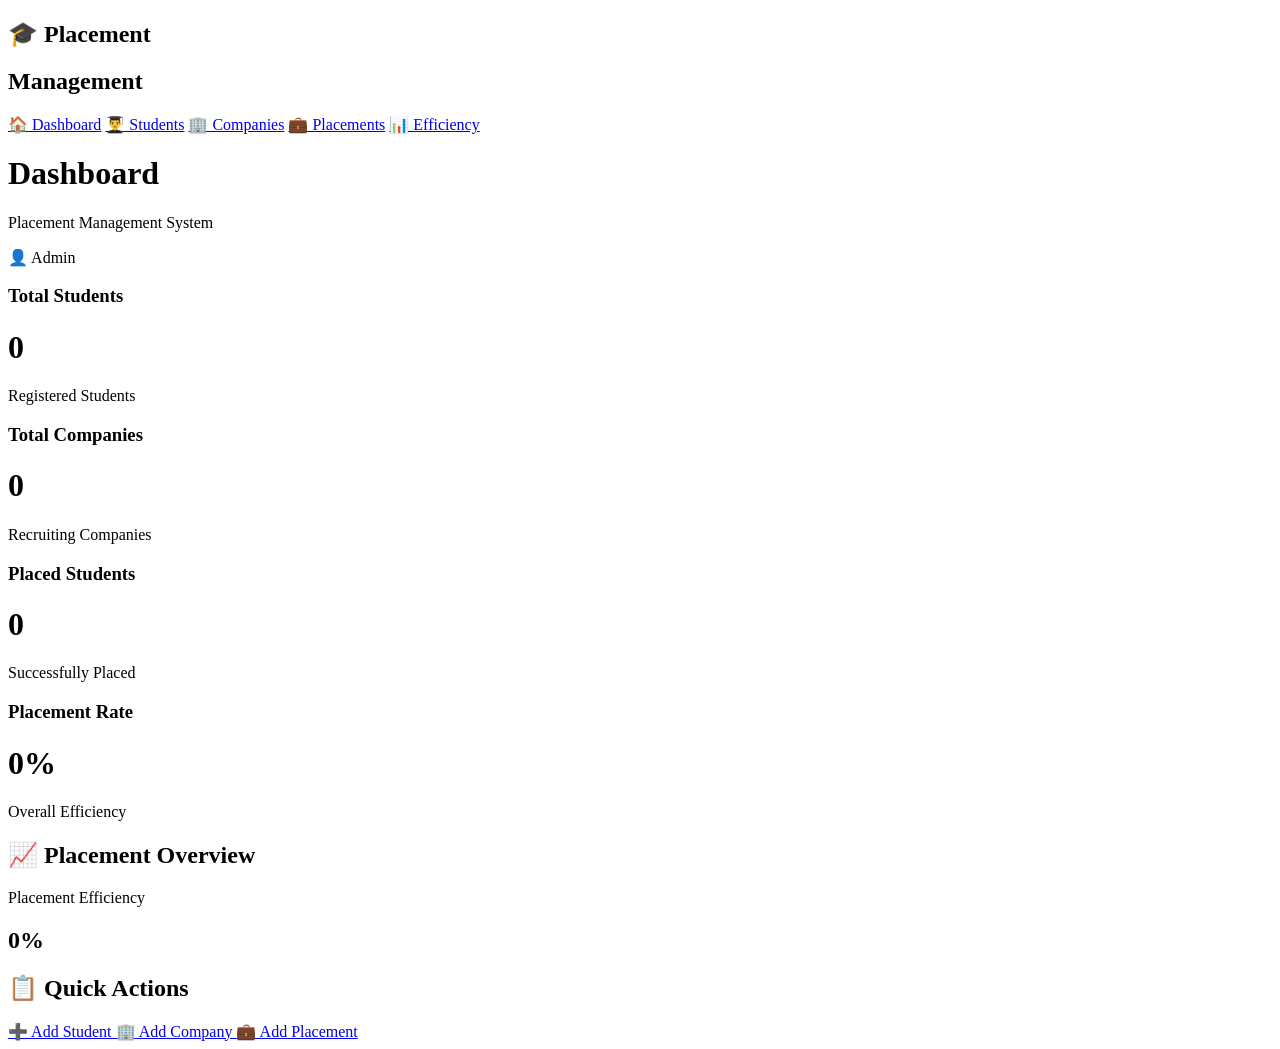
==== index.html @ 96d1d3e8 "Create index.html" ====
<!DOCTYPE html>
<html lang="en">
<head>
    <meta charset="UTF-8">
    <meta name="viewport" content="width=device-width, initial-scale=1.0">

    <title>Placement Management System</title>

    <link rel="stylesheet" href="css/style.css">
</head>

<body>

<div class="sidebar">

    <h2>🎓 Placement</h2>
    <h2>Management</h2>

    <a href="index.html" class="active">🏠 Dashboard</a>
    <a href="students.html">👨‍🎓 Students</a>
    <a href="companies.html">🏢 Companies</a>
    <a href="placements.html">💼 Placements</a>
    <a href="efficiency.html">📊 Efficiency</a>

</div>

<div class="main">

    <div class="topbar">
        <div>
            <h1>Dashboard</h1>
            <p>Placement Management System</p>
        </div>

        <div class="profile">
            👤 Admin
        </div>
    </div>

    <div class="cards">

        <div class="card blue">
            <h3>Total Students</h3>
            <h1 id="studentCount">0</h1>
            <p>Registered Students</p>
        </div>

        <div class="card purple">
            <h3>Total Companies</h3>
            <h1 id="companyCount">0</h1>
            <p>Recruiting Companies</p>
        </div>

        <div class="card green">
            <h3>Placed Students</h3>
            <h1 id="placedCount">0</h1>
            <p>Successfully Placed</p>
        </div>

        <div class="card orange">
            <h3>Placement Rate</h3>
            <h1 id="placementRate">0%</h1>
            <p>Overall Efficiency</p>
        </div>

    </div>

    <div class="dashboard-grid">

        <div class="panel">

            <h2>📈 Placement Overview</h2>

            <div class="progress-box">

                <p>Placement Efficiency</p>

                <div class="progress">
                    <div id="progressBar"></div>
                </div>

                <h2 id="progressText">0%</h2>

            </div>

        </div>

        <div class="panel">

            <h2>📋 Quick Actions</h2>

            <a href="students.html" class="action-btn">
                ➕ Add Student
            </a>

            <a href="companies.html" class="action-btn">
                🏢 Add Company
            </a>

            <a href="placements.html" class="action-btn">
                💼 Add Placement
            </a>

        </div>

    </div>

</div>

<script src="js/storage.js"></script>
<script src="js/dashboard.js"></script>

</body>
</html>
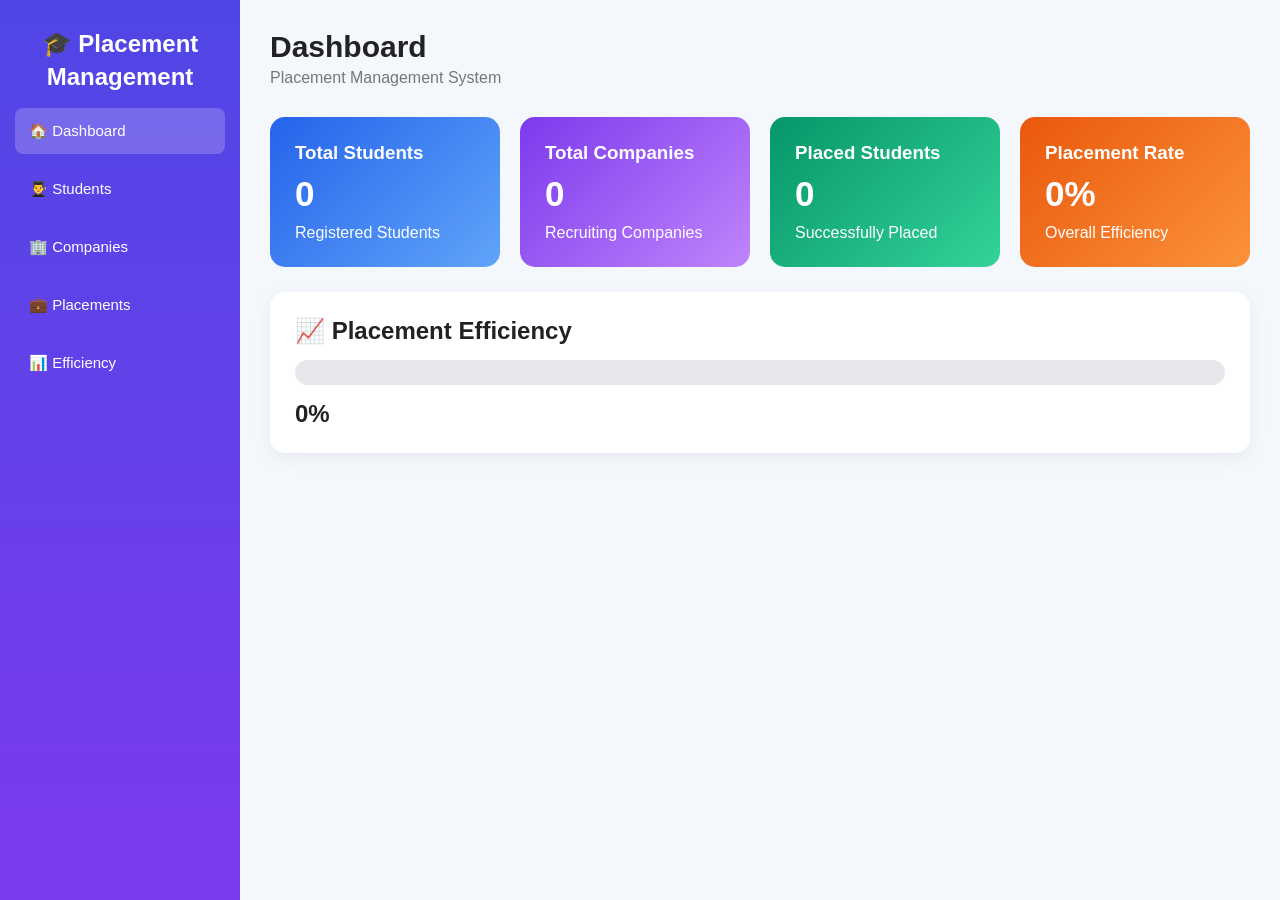
==== commit d5559490: "Update index.html" ====
--- a/index.html
+++ b/index.html
@@ -1,114 +1,1104 @@
 <!DOCTYPE html>
 <html lang="en">
 <head>
-    <meta charset="UTF-8">
-    <meta name="viewport" content="width=device-width, initial-scale=1.0">
-
-    <title>Placement Management System</title>
-
-    <link rel="stylesheet" href="css/style.css">
+<meta charset="UTF-8">
+<meta name="viewport" content="width=device-width, initial-scale=1.0">
+<title>Placement Management System</title>
+
+<style>
+*{
+    margin:0;
+    padding:0;
+    box-sizing:border-box;
+    font-family:Arial,sans-serif;
+}
+
+body{
+    background:#f4f7fb;
+    color:#222;
+}
+
+.sidebar{
+    position:fixed;
+    width:240px;
+    height:100vh;
+    background:linear-gradient(180deg,#4f46e5,#7c3aed);
+    color:white;
+    padding:30px 15px;
+}
+
+.sidebar h2{
+    text-align:center;
+    margin-bottom:5px;
+}
+
+.sidebar button{
+    width:100%;
+    padding:14px;
+    margin-top:12px;
+    border:0;
+    border-radius:8px;
+    background:transparent;
+    color:white;
+    text-align:left;
+    font-size:15px;
+    cursor:pointer;
+}
+
+.sidebar button:hover,
+.sidebar button.active{
+    background:rgba(255,255,255,.2);
+}
+
+.main{
+    margin-left:240px;
+    padding:30px;
+}
+
+header{
+    display:flex;
+    justify-content:space-between;
+    margin-bottom:30px;
+}
+
+header h1{
+    font-size:30px;
+}
+
+header p{
+    color:#777;
+    margin-top:5px;
+}
+
+.cards{
+    display:grid;
+    grid-template-columns:repeat(4,1fr);
+    gap:20px;
+    margin-bottom:25px;
+}
+
+.card{
+    padding:25px;
+    color:white;
+    border-radius:15px;
+}
+
+.card h1{
+    margin:10px 0;
+    font-size:35px;
+}
+
+.blue{
+    background:linear-gradient(135deg,#2563eb,#60a5fa);
+}
+
+.purple{
+    background:linear-gradient(135deg,#7c3aed,#c084fc);
+}
+
+.green{
+    background:linear-gradient(135deg,#059669,#34d399);
+}
+
+.orange{
+    background:linear-gradient(135deg,#ea580c,#fb923c);
+}
+
+.page{
+    display:none;
+}
+
+.page.active{
+    display:block;
+}
+
+.box{
+    background:white;
+    padding:25px;
+    border-radius:15px;
+    margin-bottom:25px;
+    box-shadow:0 5px 20px rgba(0,0,0,.06);
+}
+
+form{
+    display:grid;
+    grid-template-columns:repeat(2,1fr);
+    gap:12px;
+}
+
+input,select{
+    padding:12px;
+    border:1px solid #ddd;
+    border-radius:7px;
+}
+
+form button{
+    padding:12px;
+    border:0;
+    border-radius:7px;
+    background:#4f46e5;
+    color:white;
+    cursor:pointer;
+}
+
+.search{
+    width:300px;
+    margin-bottom:20px;
+}
+
+table{
+    width:100%;
+    border-collapse:collapse;
+}
+
+th,td{
+    padding:13px;
+    border-bottom:1px solid #eee;
+    text-align:left;
+}
+
+th{
+    background:#f8fafc;
+}
+
+.edit{
+    background:#2563eb;
+    color:white;
+    border:0;
+    padding:7px 10px;
+    border-radius:5px;
+    cursor:pointer;
+}
+
+.delete{
+    background:#dc2626;
+    color:white;
+    border:0;
+    padding:7px 10px;
+    border-radius:5px;
+    cursor:pointer;
+}
+
+.progress{
+    height:25px;
+    background:#e5e7eb;
+    border-radius:20px;
+    overflow:hidden;
+    margin:15px 0;
+}
+
+#bar{
+    height:100%;
+    width:0%;
+    background:linear-gradient(90deg,#4f46e5,#06b6d4);
+}
+
+@media(max-width:900px){
+    .cards{
+        grid-template-columns:1fr 1fr;
+    }
+
+    form{
+        grid-template-columns:1fr;
+    }
+}
+
+@media(max-width:600px){
+    .sidebar{
+        position:relative;
+        width:100%;
+        height:auto;
+    }
+
+    .main{
+        margin-left:0;
+        padding:15px;
+    }
+
+    .cards{
+        grid-template-columns:1fr;
+    }
+
+    .search{
+        width:100%;
+    }
+}
+</style>
 </head>
 
 <body>
 
+<!-- SIDEBAR -->
+
 <div class="sidebar">
 
-    <h2>🎓 Placement</h2>
-    <h2>Management</h2>
-
-    <a href="index.html" class="active">🏠 Dashboard</a>
-    <a href="students.html">👨‍🎓 Students</a>
-    <a href="companies.html">🏢 Companies</a>
-    <a href="placements.html">💼 Placements</a>
-    <a href="efficiency.html">📊 Efficiency</a>
-
-</div>
+<h2>🎓 Placement</h2>
+<h2>Management</h2>
+
+<button class="active" onclick="showPage('dashboard',this)">
+🏠 Dashboard
+</button>
+
+<button onclick="showPage('students',this)">
+👨‍🎓 Students
+</button>
+
+<button onclick="showPage('companies',this)">
+🏢 Companies
+</button>
+
+<button onclick="showPage('placements',this)">
+💼 Placements
+</button>
+
+<button onclick="showPage('efficiency',this)">
+📊 Efficiency
+</button>
+
+</div>
+
 
 <div class="main">
 
-    <div class="topbar">
-        <div>
-            <h1>Dashboard</h1>
-            <p>Placement Management System</p>
-        </div>
-
-        <div class="profile">
-            👤 Admin
-        </div>
-    </div>
-
-    <div class="cards">
-
-        <div class="card blue">
-            <h3>Total Students</h3>
-            <h1 id="studentCount">0</h1>
-            <p>Registered Students</p>
-        </div>
-
-        <div class="card purple">
-            <h3>Total Companies</h3>
-            <h1 id="companyCount">0</h1>
-            <p>Recruiting Companies</p>
-        </div>
-
-        <div class="card green">
-            <h3>Placed Students</h3>
-            <h1 id="placedCount">0</h1>
-            <p>Successfully Placed</p>
-        </div>
-
-        <div class="card orange">
-            <h3>Placement Rate</h3>
-            <h1 id="placementRate">0%</h1>
-            <p>Overall Efficiency</p>
-        </div>
-
-    </div>
-
-    <div class="dashboard-grid">
-
-        <div class="panel">
-
-            <h2>📈 Placement Overview</h2>
-
-            <div class="progress-box">
-
-                <p>Placement Efficiency</p>
-
-                <div class="progress">
-                    <div id="progressBar"></div>
-                </div>
-
-                <h2 id="progressText">0%</h2>
-
-            </div>
-
-        </div>
-
-        <div class="panel">
-
-            <h2>📋 Quick Actions</h2>
-
-            <a href="students.html" class="action-btn">
-                ➕ Add Student
-            </a>
-
-            <a href="companies.html" class="action-btn">
-                🏢 Add Company
-            </a>
-
-            <a href="placements.html" class="action-btn">
-                💼 Add Placement
-            </a>
-
-        </div>
-
-    </div>
-
-</div>
-
-<script src="js/storage.js"></script>
-<script src="js/dashboard.js"></script>
+<!-- DASHBOARD -->
+
+<div id="dashboard" class="page active">
+
+<header>
+<div>
+<h1>Dashboard</h1>
+<p>Placement Management System</p>
+</div>
+</header>
+
+<div class="cards">
+
+<div class="card blue">
+<h3>Total Students</h3>
+<h1 id="totalStudents">0</h1>
+<p>Registered Students</p>
+</div>
+
+<div class="card purple">
+<h3>Total Companies</h3>
+<h1 id="totalCompanies">0</h1>
+<p>Recruiting Companies</p>
+</div>
+
+<div class="card green">
+<h3>Placed Students</h3>
+<h1 id="totalPlaced">0</h1>
+<p>Successfully Placed</p>
+</div>
+
+<div class="card orange">
+<h3>Placement Rate</h3>
+<h1 id="placementRate">0%</h1>
+<p>Overall Efficiency</p>
+</div>
+
+</div>
+
+<div class="box">
+
+<h2>📈 Placement Efficiency</h2>
+
+<div class="progress">
+<div id="bar"></div>
+</div>
+
+<h2 id="dashboardRate">0%</h2>
+
+</div>
+
+</div>
+
+
+<!-- STUDENTS -->
+
+<div id="students" class="page">
+
+<header>
+<div>
+<h1>👨‍🎓 Students</h1>
+<p>Manage student records</p>
+</div>
+</header>
+
+<div class="box">
+
+<h2>Add Student</h2>
+
+<form id="studentForm">
+
+<input id="studentName"
+placeholder="Student Name" required>
+
+<input id="studentEmail"
+type="email"
+placeholder="Email" required>
+
+<input id="studentDept"
+placeholder="Department" required>
+
+<input id="studentYear"
+type="number"
+placeholder="Year" required>
+
+<input id="studentCgpa"
+type="number"
+step="0.1"
+placeholder="CGPA" required>
+
+<select id="studentStatus">
+
+<option value="Eligible">Eligible</option>
+<option value="Placed">Placed</option>
+<option value="Not Eligible">Not Eligible</option>
+
+</select>
+
+<button type="submit">
+Save Student
+</button>
+
+</form>
+
+</div>
+
+<div class="box">
+
+<h2>Student List</h2>
+
+<input class="search"
+id="studentSearch"
+placeholder="🔍 Search student">
+
+<table>
+
+<thead>
+
+<tr>
+<th>ID</th>
+<th>Name</th>
+<th>Email</th>
+<th>Department</th>
+<th>Year</th>
+<th>CGPA</th>
+<th>Status</th>
+<th>Action</th>
+</tr>
+
+</thead>
+
+<tbody id="studentTable"></tbody>
+
+</table>
+
+</div>
+
+</div>
+
+
+<!-- COMPANIES -->
+
+<div id="companies" class="page">
+
+<header>
+<div>
+<h1>🏢 Companies</h1>
+<p>Manage recruiting companies</p>
+</div>
+</header>
+
+<div class="box">
+
+<h2>Add Company</h2>
+
+<form id="companyForm">
+
+<input id="companyName"
+placeholder="Company Name" required>
+
+<input id="companyRole"
+placeholder="Job Role" required>
+
+<input id="companyPackage"
+placeholder="Package e.g. 6 LPA" required>
+
+<input id="companyLocation"
+placeholder="Location" required>
+
+<button type="submit">
+Save Company
+</button>
+
+</form>
+
+</div>
+
+<div class="box">
+
+<h2>Company List</h2>
+
+<input class="search"
+id="companySearch"
+placeholder="🔍 Search company">
+
+<table>
+
+<thead>
+
+<tr>
+<th>ID</th>
+<th>Company</th>
+<th>Role</th>
+<th>Package</th>
+<th>Location</th>
+<th>Action</th>
+</tr>
+
+</thead>
+
+<tbody id="companyTable"></tbody>
+
+</table>
+
+</div>
+
+</div>
+
+
+<!-- PLACEMENTS -->
+
+<div id="placements" class="page">
+
+<header>
+<div>
+<h1>💼 Placements</h1>
+<p>Manage placement records</p>
+</div>
+</header>
+
+<div class="box">
+
+<h2>Add Placement</h2>
+
+<form id="placementForm">
+
+<input id="placementStudent"
+placeholder="Student Name" required>
+
+<input id="placementCompany"
+placeholder="Company Name" required>
+
+<input id="placementRole"
+placeholder="Job Role" required>
+
+<input id="placementPackage"
+placeholder="Package" required>
+
+<input id="placementDate"
+type="date" required>
+
+<button type="submit">
+Save Placement
+</button>
+
+</form>
+
+</div>
+
+<div class="box">
+
+<h2>Placement List</h2>
+
+<input class="search"
+id="placementSearch"
+placeholder="🔍 Search placement">
+
+<table>
+
+<thead>
+
+<tr>
+<th>ID</th>
+<th>Student</th>
+<th>Company</th>
+<th>Role</th>
+<th>Package</th>
+<th>Date</th>
+<th>Action</th>
+</tr>
+
+</thead>
+
+<tbody id="placementTable"></tbody>
+
+</table>
+
+</div>
+
+</div>
+
+
+<!-- EFFICIENCY -->
+
+<div id="efficiency" class="page">
+
+<header>
+<div>
+<h1>📊 Efficiency Dashboard</h1>
+<p>Placement performance analysis</p>
+</div>
+</header>
+
+<div class="cards">
+
+<div class="card blue">
+<h3>Students</h3>
+<h1 id="eStudents">0</h1>
+</div>
+
+<div class="card green">
+<h3>Placed</h3>
+<h1 id="ePlaced">0</h1>
+</div>
+
+<div class="card purple">
+<h3>Companies</h3>
+<h1 id="eCompanies">0</h1>
+</div>
+
+<div class="card orange">
+<h3>Efficiency</h3>
+<h1 id="eRate">0%</h1>
+</div>
+
+</div>
+
+<div class="box">
+
+<h2>Overall Placement Efficiency</h2>
+
+<div class="progress">
+<div id="efficiencyBar"></div>
+</div>
+
+<h1 id="efficiencyText">0%</h1>
+
+</div>
+
+</div>
+
+</div>
+
+
+<script>
+
+let students =
+JSON.parse(localStorage.getItem("students")) || [];
+
+let companies =
+JSON.parse(localStorage.getItem("companies")) || [];
+
+let placements =
+JSON.parse(localStorage.getItem("placements")) || [];
+
+let editStudentIndex = -1;
+let editCompanyIndex = -1;
+let editPlacementIndex = -1;
+
+
+/* SAVE DATA */
+
+function saveData(){
+
+localStorage.setItem(
+"students",
+JSON.stringify(students)
+);
+
+localStorage.setItem(
+"companies",
+JSON.stringify(companies)
+);
+
+localStorage.setItem(
+"placements",
+JSON.stringify(placements)
+);
+
+updateDashboard();
+
+}
+
+
+/* PAGE NAVIGATION */
+
+function showPage(page,button){
+
+document.querySelectorAll(".page")
+.forEach(p=>p.classList.remove("active"));
+
+document.getElementById(page)
+.classList.add("active");
+
+document.querySelectorAll(".sidebar button")
+.forEach(b=>b.classList.remove("active"));
+
+button.classList.add("active");
+
+updateDashboard();
+
+}
+
+
+/* STUDENT */
+
+document.getElementById("studentForm")
+.addEventListener("submit",function(e){
+
+e.preventDefault();
+
+let student={
+name:document.getElementById("studentName").value,
+email:document.getElementById("studentEmail").value,
+dept:document.getElementById("studentDept").value,
+year:document.getElementById("studentYear").value,
+cgpa:document.getElementById("studentCgpa").value,
+status:document.getElementById("studentStatus").value
+};
+
+if(editStudentIndex==-1){
+
+students.push(student);
+
+}else{
+
+students[editStudentIndex]=student;
+
+editStudentIndex=-1;
+
+}
+
+saveData();
+
+displayStudents();
+
+this.reset();
+
+});
+
+
+function displayStudents(list=students){
+
+let table=
+document.getElementById("studentTable");
+
+table.innerHTML="";
+
+list.forEach((s,index)=>{
+
+table.innerHTML+=`
+
+<tr>
+
+<td>${index+1}</td>
+<td>${s.name}</td>
+<td>${s.email}</td>
+<td>${s.dept}</td>
+<td>${s.year}</td>
+<td>${s.cgpa}</td>
+<td>${s.status}</td>
+
+<td>
+
+<button class="edit"
+onclick="editStudent(${index})">
+Edit
+</button>
+
+<button class="delete"
+onclick="deleteStudent(${index})">
+Delete
+</button>
+
+</td>
+
+</tr>
+
+`;
+
+});
+
+}
+
+
+function editStudent(index){
+
+let s=students[index];
+
+document.getElementById("studentName").value=s.name;
+document.getElementById("studentEmail").value=s.email;
+document.getElementById("studentDept").value=s.dept;
+document.getElementById("studentYear").value=s.year;
+document.getElementById("studentCgpa").value=s.cgpa;
+document.getElementById("studentStatus").value=s.status;
+
+editStudentIndex=index;
+
+}
+
+
+function deleteStudent(index){
+
+if(confirm("Delete this student?")){
+
+students.splice(index,1);
+
+saveData();
+
+displayStudents();
+
+}
+
+}
+
+
+document.getElementById("studentSearch")
+.addEventListener("input",function(){
+
+let value=this.value.toLowerCase();
+
+let result=students.filter(s=>
+s.name.toLowerCase().includes(value)
+);
+
+displayStudents(result);
+
+});
+
+
+/* COMPANY */
+
+document.getElementById("companyForm")
+.addEventListener("submit",function(e){
+
+e.preventDefault();
+
+let company={
+
+name:document.getElementById("companyName").value,
+role:document.getElementById("companyRole").value,
+pack:document.getElementById("companyPackage").value,
+location:document.getElementById("companyLocation").value
+
+};
+
+if(editCompanyIndex==-1){
+
+companies.push(company);
+
+}else{
+
+companies[editCompanyIndex]=company;
+
+editCompanyIndex=-1;
+
+}
+
+saveData();
+
+displayCompanies();
+
+this.reset();
+
+});
+
+
+function displayCompanies(list=companies){
+
+let table=
+document.getElementById("companyTable");
+
+table.innerHTML="";
+
+list.forEach((c,index)=>{
+
+table.innerHTML+=`
+
+<tr>
+
+<td>${index+1}</td>
+<td>${c.name}</td>
+<td>${c.role}</td>
+<td>${c.pack}</td>
+<td>${c.location}</td>
+
+<td>
+
+<button class="edit"
+onclick="editCompany(${index})">
+Edit
+</button>
+
+<button class="delete"
+onclick="deleteCompany(${index})">
+Delete
+</button>
+
+</td>
+
+</tr>
+
+`;
+
+});
+
+}
+
+
+function editCompany(index){
+
+let c=companies[index];
+
+document.getElementById("companyName").value=c.name;
+document.getElementById("companyRole").value=c.role;
+document.getElementById("companyPackage").value=c.pack;
+document.getElementById("companyLocation").value=c.location;
+
+editCompanyIndex=index;
+
+}
+
+
+function deleteCompany(index){
+
+if(confirm("Delete this company?")){
+
+companies.splice(index,1);
+
+saveData();
+
+displayCompanies();
+
+}
+
+}
+
+
+document.getElementById("companySearch")
+.addEventListener("input",function(){
+
+let value=this.value.toLowerCase();
+
+let result=companies.filter(c=>
+c.name.toLowerCase().includes(value)
+);
+
+displayCompanies(result);
+
+});
+
+
+/* PLACEMENT */
+
+document.getElementById("placementForm")
+.addEventListener("submit",function(e){
+
+e.preventDefault();
+
+let placement={
+
+student:
+document.getElementById("placementStudent").value,
+
+company:
+document.getElementById("placementCompany").value,
+
+role:
+document.getElementById("placementRole").value,
+
+pack:
+document.getElementById("placementPackage").value,
+
+date:
+document.getElementById("placementDate").value
+
+};
+
+if(editPlacementIndex==-1){
+
+placements.push(placement);
+
+}else{
+
+placements[editPlacementIndex]=placement;
+
+editPlacementIndex=-1;
+
+}
+
+saveData();
+
+displayPlacements();
+
+this.reset();
+
+});
+
+
+function displayPlacements(list=placements){
+
+let table=
+document.getElementById("placementTable");
+
+table.innerHTML="";
+
+list.forEach((p,index)=>{
+
+table.innerHTML+=`
+
+<tr>
+
+<td>${index+1}</td>
+<td>${p.student}</td>
+<td>${p.company}</td>
+<td>${p.role}</td>
+<td>${p.pack}</td>
+<td>${p.date}</td>
+
+<td>
+
+<button class="edit"
+onclick="editPlacement(${index})">
+Edit
+</button>
+
+<button class="delete"
+onclick="deletePlacement(${index})">
+Delete
+</button>
+
+</td>
+
+</tr>
+
+`;
+
+});
+
+}
+
+
+function editPlacement(index){
+
+let p=placements[index];
+
+document.getElementById("placementStudent").value=p.student;
+document.getElementById("placementCompany").value=p.company;
+document.getElementById("placementRole").value=p.role;
+document.getElementById("placementPackage").value=p.pack;
+document.getElementById("placementDate").value=p.date;
+
+editPlacementIndex=index;
+
+}
+
+
+function deletePlacement(index){
+
+if(confirm("Delete this placement?")){
+
+placements.splice(index,1);
+
+saveData();
+
+displayPlacements();
+
+}
+
+}
+
+
+document.getElementById("placementSearch")
+.addEventListener("input",function(){
+
+let value=this.value.toLowerCase();
+
+let result=placements.filter(p=>
+p.student.toLowerCase().includes(value) ||
+p.company.toLowerCase().includes(value)
+);
+
+displayPlacements(result);
+
+});
+
+
+/* DASHBOARD */
+
+function updateDashboard(){
+
+let total=students.length;
+
+let placed=students.filter(
+s=>s.status==="Placed"
+).length;
+
+let rate=total>0?
+Math.round((placed/total)*100):0;
+
+
+document.getElementById("totalStudents")
+.innerText=total;
+
+document.getElementById("totalCompanies")
+.innerText=companies.length;
+
+document.getElementById("totalPlaced")
+.innerText=placed;
+
+document.getElementById("placementRate")
+.innerText=rate+"%";
+
+document.getElementById("dashboardRate")
+.innerText=rate+"%";
+
+document.getElementById("bar")
+.style.width=rate+"%";
+
+
+document.getElementById("eStudents")
+.innerText=total;
+
+document.getElementById("ePlaced")
+.innerText=placed;
+
+document.getElementById("eCompanies")
+.innerText=companies.length;
+
+document.getElementById("eRate")
+.innerText=rate+"%";
+
+document.getElementById("efficiencyText")
+.innerText=rate+"%";
+
+document.getElementById("efficiencyBar")
+.style.width=rate+"%";
+
+}
+
+
+/* INITIAL LOAD */
+
+displayStudents();
+displayCompanies();
+displayPlacements();
+updateDashboard();
+
+</script>
 
 </body>
 </html>
